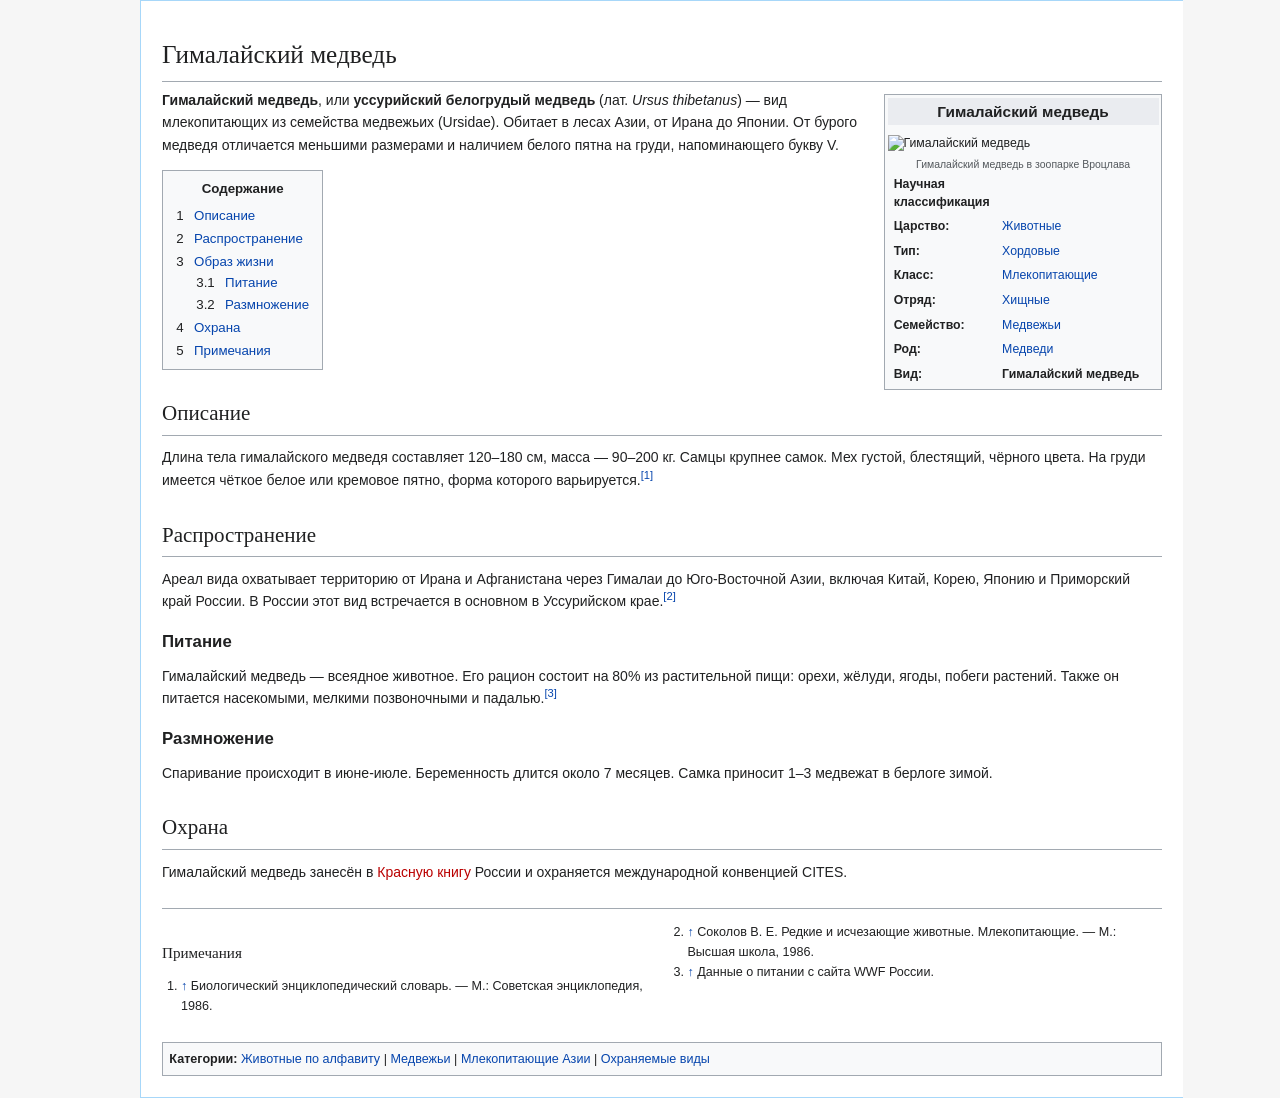
==== index.html @ 8ad79dee "Create index.html" ====
<!DOCTYPE html>
<html lang="ru">
<head>
    <meta charset="UTF-8">
    <meta name="viewport" content="width=device-width, initial-scale=1.0">
    <title>Пример статьи — Википедия</title>
    <style>
        /* Основные стили, имитирующие вектор скина Википедии */
        body {
            font-family: sans-serif;
            font-size: 0.875em;
            line-height: 1.6;
            color: #202122;
            background-color: #f6f6f6;
            margin: 0;
            padding: 0;
        }

        #content {
            background-color: #fff;
            border: 1px solid #a7d7f9;
            border-right: none;
            padding: 1.25em 1.5em 1.5em 1.5em;
            margin-left: 10em; /* Отступ для левого меню (условно) */
            margin-top: 0;
            max-width: 1000px;
            position: relative;
        }

        /* Заголовки */
        h1.firstHeading {
            font-family: 'Linux Libertine', 'Georgia', 'Times', serif;
            font-size: 1.8em;
            border-bottom: 1px solid #a2a9b1;
            margin-bottom: 0.25em;
            padding-bottom: 0.2em;
            font-weight: normal;
        }

        h2 {
            font-family: 'Linux Libertine', 'Georgia', 'Times', serif;
            font-size: 1.5em;
            border-bottom: 1px solid #a2a9b1;
            margin-top: 1.3em;
            margin-bottom: 0.5em;
            font-weight: normal;
            padding-bottom: 0.2em;
        }

        h3 {
            font-size: 1.2em;
            font-weight: bold;
            margin-top: 1em;
            margin-bottom: 0.5em;
        }

        /* Ссылки */
        a {
            color: #0645ad;
            text-decoration: none;
            background: none;
        }
        a:hover { text-decoration: underline; }
        a.new { color: #ba0000; } /* Красные ссылки для несуществующих статей */

        /* Инфобокс (Карточка) */
        .infobox {
            float: right;
            clear: right;
            width: 22em;
            margin: 0.5em 0 1em 1em;
            background-color: #f8f9fa;
            border: 1px solid #a2a9b1;
            font-size: 0.88em;
            line-height: 1.4;
            padding: 0.2em;
        }
        .infobox-title {
            text-align: center;
            font-size: 1.25em;
            font-weight: bold;
            padding: 0.2em;
            background-color: #eaecf0;
            margin-bottom: 0.2em;
        }
        .infobox img {
            display: block;
            margin: 0 auto;
            max-width: 100%;
            height: auto;
            padding: 0.5em 0;
        }
        .infobox table {
            width: 100%;
            border-collapse: collapse;
        }
        .infobox th, .infobox td {
            padding: 0.3em 0.5em;
            vertical-align: top;
            text-align: left;
        }
        .infobox th {
            width: 40%;
            font-weight: bold;
        }
        .infobox caption {
            font-size: 0.9em;
            color: #54595d;
            padding-bottom: 0.5em;
        }

        /* Оглавление */
        #toc {
            display: table;
            background-color: #f8f9fa;
            border: 1px solid #a2a9b1;
            padding: 0.5em 1em;
            font-size: 0.95em;
            margin: 1em 0;
        }
        #toc h2 {
            font-size: 1em;
            font-weight: bold;
            border-bottom: none;
            margin: 0;
            padding: 0;
            display: inline-block;
            font-family: sans-serif;
        }
        .toctitle {
            text-align: center;
            margin-bottom: 0.5em;
        }
        #toc ul {
            list-style: none;
            margin: 0;
            padding: 0;
        }
        #toc ul ul {
            margin-left: 1.5em;
        }
        #toc li {
            margin-bottom: 0.1em;
        }
        .tocnumber {
            color: #202122;
            padding-right: 0.5em;
        }

        /* Текст и параграфы */
        p {
            margin: 0.5em 0 1em 0;
        }
        
        /* Сноски */
        .reference {
            font-size: 0.8em;
            vertical-align: super;
            line-height: 1;
        }
        .references {
            font-size: 0.9em;
            column-count: 2; /* Две колонки для сносок */
            margin-top: 2em;
            border-top: 1px solid #a2a9b1;
            padding-top: 1em;
        }
        .references ol {
            margin: 0;
            padding-left: 1.5em;
        }

        /* Категории внизу */
        .catlinks {
            border: 1px solid #a2a9b1;
            background-color: #f8f9fa;
            padding: 0.5em;
            margin-top: 2em;
            font-size: 0.9em;
        }

        /* Убираем обтекание для мобильных */
        @media (max-width: 720px) {
            .infobox {
                float: none;
                width: 100%;
                margin: 1em 0;
            }
            #content {
                margin-left: 0;
                padding: 1em;
            }
        }
    </style>
</head>
<body>

<div id="content">
    
    <!-- Заголовок статьи -->
    <h1 class="firstHeading">Гималайский медведь</h1>
    
    <!-- Инфобокс -->
    <div class="infobox">
        <div class="infobox-title">Гималайский медведь</div>
        <img src="https://upload.wikimedia.org/wikipedia/commons/thumb/6/6e/Ursus_thibetanus_3_%28Wroclaw_zoo%29.jpg/220px-Ursus_thibetanus_3_%28Wroclaw_zoo%29.jpg" alt="Гималайский медведь">
        <div style="text-align: center; font-size: 0.85em; color: #54595d;">Гималайский медведь в зоопарке Вроцлава</div>
        
        <table>
            <tr>
                <th>Научная классификация</th>
                <td></td>
            </tr>
            <tr>
                <th>Царство:</th>
                <td><a href="#">Животные</a></td>
            </tr>
            <tr>
                <th>Тип:</th>
                <td><a href="#">Хордовые</a></td>
            </tr>
            <tr>
                <th>Класс:</th>
                <td><a href="#">Млекопитающие</a></td>
            </tr>
            <tr>
                <th>Отряд:</th>
                <td><a href="#">Хищные</a></td>
            </tr>
            <tr>
                <th>Семейство:</th>
                <td><a href="#">Медвежьи</a></td>
            </tr>
            <tr>
                <th>Род:</th>
                <td><a href="#">Медведи</a></td>
            </tr>
            <tr>
                <th>Вид:</th>
                <td><b>Гималайский медведь</b></td>
            </tr>
        </table>
    </div>

    <!-- Преамбула -->
    <p><b>Гималайский медведь</b>, или <b>уссурийский белогрудый медведь</b> (лат. <i>Ursus thibetanus</i>) — вид млекопитающих из семейства медвежьих (Ursidae). Обитает в лесах Азии, от Ирана до Японии. От бурого медведя отличается меньшими размерами и наличием белого пятна на груди, напоминающего букву V.</p>

    <!-- Оглавление -->
    <div id="toc">
        <div class="toctitle">
            <h2>Содержание</h2>
        </div>
        <ul>
            <li><span class="tocnumber">1</span> <a href="#Описание">Описание</a></li>
            <li><span class="tocnumber">2</span> <a href="#Распространение">Распространение</a></li>
            <li><span class="tocnumber">3</span> <a href="#Образ_жизни">Образ жизни</a>
                <ul>
                    <li><span class="tocnumber">3.1</span> <a href="#Питание">Питание</a></li>
                    <li><span class="tocnumber">3.2</span> <a href="#Размножение">Размножение</a></li>
                </ul>
            </li>
            <li><span class="tocnumber">4</span> <a href="#Охрана">Охрана</a></li>
            <li><span class="tocnumber">5</span> <a href="#Примечания">Примечания</a></li>
        </ul>
    </div>

    <!-- Разделы статьи -->
    <h2>Описание</h2>
    <p>Длина тела гималайского медведя составляет 120–180 см, масса — 90–200 кг. Самцы крупнее самок. Мех густой, блестящий, чёрного цвета. На груди имеется чёткое белое или кремовое пятно, форма которого варьируется.<sup id="cite_ref-1" class="reference"><a href="#cite_note-1">[1]</a></sup></p>

    <h2>Распространение</h2>
    <p>Ареал вида охватывает территорию от Ирана и Афганистана через Гималаи до Юго-Восточной Азии, включая Китай, Корею, Японию и Приморский край России. В России этот вид встречается в основном в Уссурийском крае.<sup id="cite_ref-2" class="reference"><a href="#cite_note-2">[2]</a></sup></p>

    <h3>Питание</h3>
    <p>Гималайский медведь — всеядное животное. Его рацион состоит на 80% из растительной пищи: орехи, жёлуди, ягоды, побеги растений. Также он питается насекомыми, мелкими позвоночными и падалью.<sup id="cite_ref-3" class="reference"><a href="#cite_note-3">[3]</a></sup></p>

    <h3>Размножение</h3>
    <p>Спаривание происходит в июне-июле. Беременность длится около 7 месяцев. Самка приносит 1–3 медвежат в берлоге зимой.</p>

    <h2>Охрана</h2>
    <p>Гималайский медведь занесён в <a href="#" class="new">Красную книгу</a> России и охраняется международной конвенцией CITES.</p>

    <!-- Примечания -->
    <div class="references">
        <h2 id="Примечания" style="font-size: 1.2em; border: none;">Примечания</h2>
        <ol>
            <li id="cite_note-1"><a href="#cite_ref-1">↑</a> Биологический энциклопедический словарь. — М.: Советская энциклопедия, 1986.</li>
            <li id="cite_note-2"><a href="#cite_ref-2">↑</a> Соколов В. Е. Редкие и исчезающие животные. Млекопитающие. — М.: Высшая школа, 1986.</li>
            <li id="cite_note-3"><a href="#cite_ref-3">↑</a> Данные о питании с сайта WWF России.</li>
        </ol>
    </div>

    <!-- Категории -->
    <div class="catlinks">
        <b>Категории:</b> 
        <a href="#">Животные по алфавиту</a> | 
        <a href="#">Медвежьи</a> | 
        <a href="#">Млекопитающие Азии</a> | 
        <a href="#">Охраняемые виды</a>
    </div>

</div>

</body>
</html>
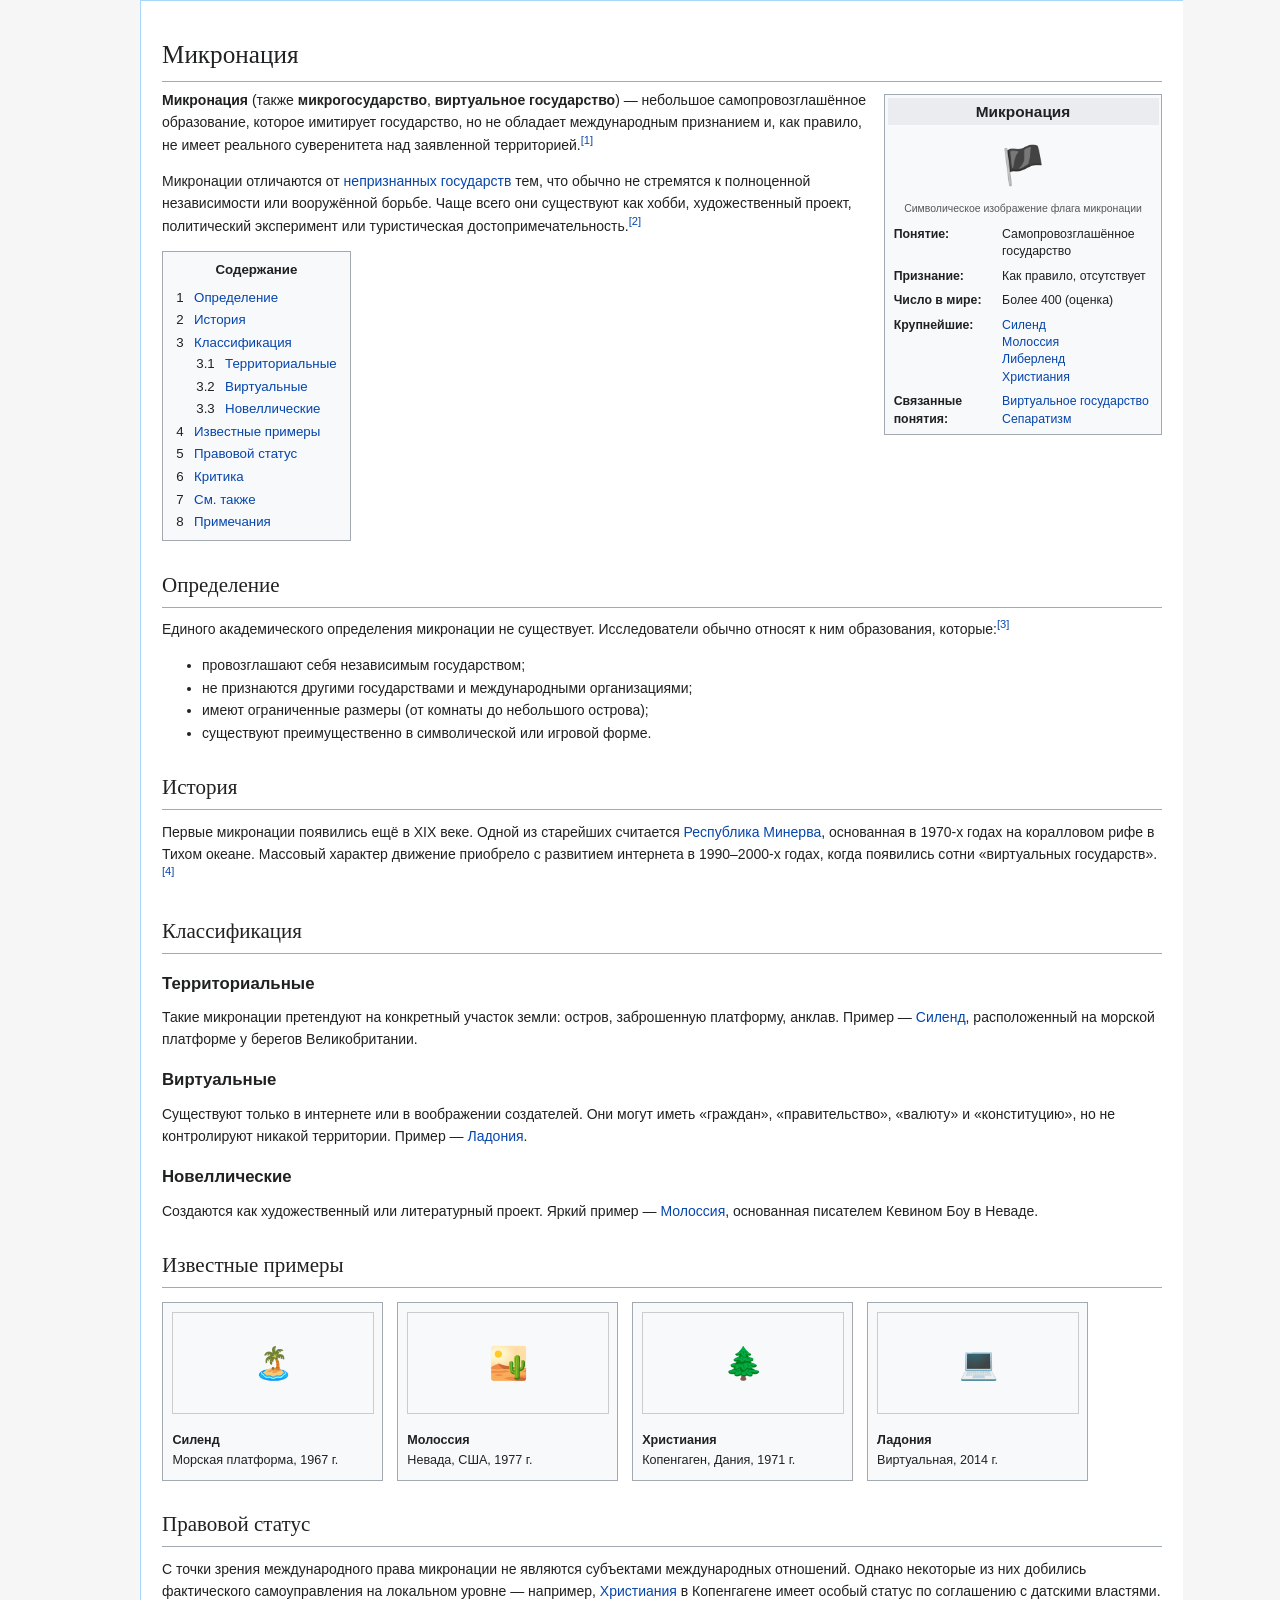
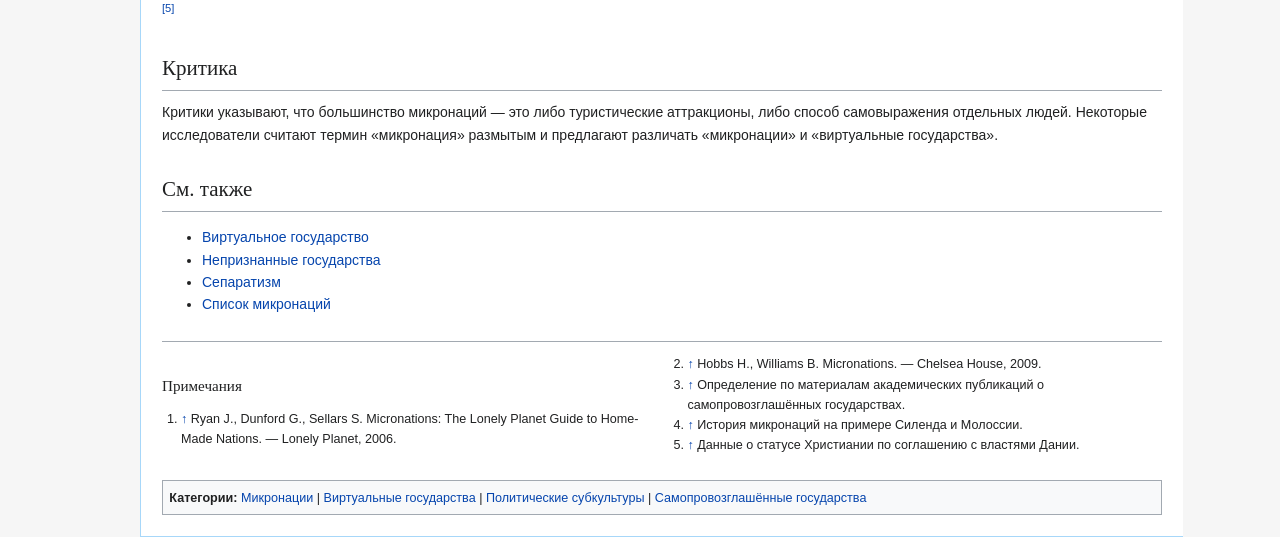
==== commit fd292a13: "Update index.html" ====
--- a/index.html
+++ b/index.html
@@ -3,7 +3,7 @@
 <head>
     <meta charset="UTF-8">
     <meta name="viewport" content="width=device-width, initial-scale=1.0">
-    <title>Пример статьи — Википедия</title>
+    <title>Микронация — Википедия</title>
     <style>
         /* Основные стили, имитирующие вектор скина Википедии */
         body {
@@ -21,7 +21,7 @@
             border: 1px solid #a7d7f9;
             border-right: none;
             padding: 1.25em 1.5em 1.5em 1.5em;
-            margin-left: 10em; /* Отступ для левого меню (условно) */
+            margin-left: 10em;
             margin-top: 0;
             max-width: 1000px;
             position: relative;
@@ -61,9 +61,9 @@
             background: none;
         }
         a:hover { text-decoration: underline; }
-        a.new { color: #ba0000; } /* Красные ссылки для несуществующих статей */
-
-        /* Инфобокс (Карточка) */
+        a.new { color: #ba0000; }
+
+        /* Инфобокс */
         .infobox {
             float: right;
             clear: right;
@@ -147,11 +147,10 @@
             padding-right: 0.5em;
         }
 
-        /* Текст и параграфы */
         p {
             margin: 0.5em 0 1em 0;
         }
-        
+
         /* Сноски */
         .reference {
             font-size: 0.8em;
@@ -160,7 +159,7 @@
         }
         .references {
             font-size: 0.9em;
-            column-count: 2; /* Две колонки для сносок */
+            column-count: 2;
             margin-top: 2em;
             border-top: 1px solid #a2a9b1;
             padding-top: 1em;
@@ -170,7 +169,7 @@
             padding-left: 1.5em;
         }
 
-        /* Категории внизу */
+        /* Категории */
         .catlinks {
             border: 1px solid #a2a9b1;
             background-color: #f8f9fa;
@@ -179,7 +178,31 @@
             font-size: 0.9em;
         }
 
-        /* Убираем обтекание для мобильных */
+        /* Список флагов-примеров */
+        .micronation-list {
+            display: flex;
+            flex-wrap: wrap;
+            gap: 1em;
+            margin: 1em 0;
+        }
+        .micronation-card {
+            border: 1px solid #a2a9b1;
+            background: #f8f9fa;
+            padding: 0.75em;
+            width: 200px;
+            font-size: 0.9em;
+        }
+        .micronation-card .flag {
+            width: 100%;
+            height: 100px;
+            display: flex;
+            align-items: center;
+            justify-content: center;
+            font-size: 2.5em;
+            margin-bottom: 0.5em;
+            border: 1px solid #ccc;
+        }
+
         @media (max-width: 720px) {
             .infobox {
                 float: none;
@@ -196,54 +219,52 @@
 <body>
 
 <div id="content">
-    
-    <!-- Заголовок статьи -->
-    <h1 class="firstHeading">Гималайский медведь</h1>
-    
+
+    <h1 class="firstHeading">Микронация</h1>
+
     <!-- Инфобокс -->
     <div class="infobox">
-        <div class="infobox-title">Гималайский медведь</div>
-        <img src="https://upload.wikimedia.org/wikipedia/commons/thumb/6/6e/Ursus_thibetanus_3_%28Wroclaw_zoo%29.jpg/220px-Ursus_thibetanus_3_%28Wroclaw_zoo%29.jpg" alt="Гималайский медведь">
-        <div style="text-align: center; font-size: 0.85em; color: #54595d;">Гималайский медведь в зоопарке Вроцлава</div>
-        
+        <div class="infobox-title">Микронация</div>
+        <div style="text-align: center; font-size: 3em; padding: 0.3em 0;">🏴</div>
+        <div style="text-align: center; font-size: 0.85em; color: #54595d; padding: 0 0.5em 0.5em;">
+            Символическое изображение флага микронации
+        </div>
         <table>
             <tr>
-                <th>Научная классификация</th>
-                <td></td>
-            </tr>
-            <tr>
-                <th>Царство:</th>
-                <td><a href="#">Животные</a></td>
-            </tr>
-            <tr>
-                <th>Тип:</th>
-                <td><a href="#">Хордовые</a></td>
-            </tr>
-            <tr>
-                <th>Класс:</th>
-                <td><a href="#">Млекопитающие</a></td>
-            </tr>
-            <tr>
-                <th>Отряд:</th>
-                <td><a href="#">Хищные</a></td>
-            </tr>
-            <tr>
-                <th>Семейство:</th>
-                <td><a href="#">Медвежьи</a></td>
-            </tr>
-            <tr>
-                <th>Род:</th>
-                <td><a href="#">Медведи</a></td>
-            </tr>
-            <tr>
-                <th>Вид:</th>
-                <td><b>Гималайский медведь</b></td>
+                <th>Понятие:</th>
+                <td>Самопровозглашённое государство</td>
+            </tr>
+            <tr>
+                <th>Признание:</th>
+                <td>Как правило, отсутствует</td>
+            </tr>
+            <tr>
+                <th>Число в мире:</th>
+                <td>Более 400 (оценка)</td>
+            </tr>
+            <tr>
+                <th>Крупнейшие:</th>
+                <td>
+                    <a href="#">Силенд</a><br>
+                    <a href="#">Молоссия</a><br>
+                    <a href="#">Либерленд</a><br>
+                    <a href="#">Христиания</a>
+                </td>
+            </tr>
+            <tr>
+                <th>Связанные понятия:</th>
+                <td>
+                    <a href="#">Виртуальное государство</a><br>
+                    <a href="#">Сепаратизм</a>
+                </td>
             </tr>
         </table>
     </div>
 
     <!-- Преамбула -->
-    <p><b>Гималайский медведь</b>, или <b>уссурийский белогрудый медведь</b> (лат. <i>Ursus thibetanus</i>) — вид млекопитающих из семейства медвежьих (Ursidae). Обитает в лесах Азии, от Ирана до Японии. От бурого медведя отличается меньшими размерами и наличием белого пятна на груди, напоминающего букву V.</p>
+    <p><b>Микронация</b> (также <b>микрогосударство</b>, <b>виртуальное государство</b>) — небольшое самопровозглашённое образование, которое имитирует государство, но не обладает международным признанием и, как правило, не имеет реального суверенитета над заявленной территорией.<sup id="cite_ref-1" class="reference"><a href="#cite_note-1">[1]</a></sup></p>
+
+    <p>Микронации отличаются от <a href="#">непризнанных государств</a> тем, что обычно не стремятся к полноценной независимости или вооружённой борьбе. Чаще всего они существуют как хобби, художественный проект, политический эксперимент или туристическая достопримечательность.<sup id="cite_ref-2" class="reference"><a href="#cite_note-2">[2]</a></sup></p>
 
     <!-- Оглавление -->
     <div id="toc">
@@ -251,52 +272,105 @@
             <h2>Содержание</h2>
         </div>
         <ul>
-            <li><span class="tocnumber">1</span> <a href="#Описание">Описание</a></li>
-            <li><span class="tocnumber">2</span> <a href="#Распространение">Распространение</a></li>
-            <li><span class="tocnumber">3</span> <a href="#Образ_жизни">Образ жизни</a>
+            <li><span class="tocnumber">1</span> <a href="#Определение">Определение</a></li>
+            <li><span class="tocnumber">2</span> <a href="#История">История</a></li>
+            <li><span class="tocnumber">3</span> <a href="#Классификация">Классификация</a>
                 <ul>
-                    <li><span class="tocnumber">3.1</span> <a href="#Питание">Питание</a></li>
-                    <li><span class="tocnumber">3.2</span> <a href="#Размножение">Размножение</a></li>
+                    <li><span class="tocnumber">3.1</span> <a href="#Территориальные">Территориальные</a></li>
+                    <li><span class="tocnumber">3.2</span> <a href="#Виртуальные">Виртуальные</a></li>
+                    <li><span class="tocnumber">3.3</span> <a href="#Новеллические">Новеллические</a></li>
                 </ul>
             </li>
-            <li><span class="tocnumber">4</span> <a href="#Охрана">Охрана</a></li>
-            <li><span class="tocnumber">5</span> <a href="#Примечания">Примечания</a></li>
+            <li><span class="tocnumber">4</span> <a href="#Известные_примеры">Известные примеры</a></li>
+            <li><span class="tocnumber">5</span> <a href="#Правовой_статус">Правовой статус</a></li>
+            <li><span class="tocnumber">6</span> <a href="#Критика">Критика</a></li>
+            <li><span class="tocnumber">7</span> <a href="#См._также">См. также</a></li>
+            <li><span class="tocnumber">8</span> <a href="#Примечания">Примечания</a></li>
         </ul>
     </div>
 
-    <!-- Разделы статьи -->
-    <h2>Описание</h2>
-    <p>Длина тела гималайского медведя составляет 120–180 см, масса — 90–200 кг. Самцы крупнее самок. Мех густой, блестящий, чёрного цвета. На груди имеется чёткое белое или кремовое пятно, форма которого варьируется.<sup id="cite_ref-1" class="reference"><a href="#cite_note-1">[1]</a></sup></p>
-
-    <h2>Распространение</h2>
-    <p>Ареал вида охватывает территорию от Ирана и Афганистана через Гималаи до Юго-Восточной Азии, включая Китай, Корею, Японию и Приморский край России. В России этот вид встречается в основном в Уссурийском крае.<sup id="cite_ref-2" class="reference"><a href="#cite_note-2">[2]</a></sup></p>
-
-    <h3>Питание</h3>
-    <p>Гималайский медведь — всеядное животное. Его рацион состоит на 80% из растительной пищи: орехи, жёлуди, ягоды, побеги растений. Также он питается насекомыми, мелкими позвоночными и падалью.<sup id="cite_ref-3" class="reference"><a href="#cite_note-3">[3]</a></sup></p>
-
-    <h3>Размножение</h3>
-    <p>Спаривание происходит в июне-июле. Беременность длится около 7 месяцев. Самка приносит 1–3 медвежат в берлоге зимой.</p>
-
-    <h2>Охрана</h2>
-    <p>Гималайский медведь занесён в <a href="#" class="new">Красную книгу</a> России и охраняется международной конвенцией CITES.</p>
+    <!-- Разделы -->
+    <h2>Определение</h2>
+    <p>Единого академического определения микронации не существует. Исследователи обычно относят к ним образования, которые:<sup id="cite_ref-3" class="reference"><a href="#cite_note-3">[3]</a></sup></p>
+    <ul>
+        <li>провозглашают себя независимым государством;</li>
+        <li>не признаются другими государствами и международными организациями;</li>
+        <li>имеют ограниченные размеры (от комнаты до небольшого острова);</li>
+        <li>существуют преимущественно в символической или игровой форме.</li>
+    </ul>
+
+    <h2>История</h2>
+    <p>Первые микронации появились ещё в XIX веке. Одной из старейших считается <a href="#">Республика Минерва</a>, основанная в 1970-х годах на коралловом рифе в Тихом океане. Массовый характер движение приобрело с развитием интернета в 1990–2000-х годах, когда появились сотни «виртуальных государств».<sup id="cite_ref-4" class="reference"><a href="#cite_note-4">[4]</a></sup></p>
+
+    <h2>Классификация</h2>
+
+    <h3>Территориальные</h3>
+    <p>Такие микронации претендуют на конкретный участок земли: остров, заброшенную платформу, анклав. Пример — <a href="#">Силенд</a>, расположенный на морской платформе у берегов Великобритании.</p>
+
+    <h3>Виртуальные</h3>
+    <p>Существуют только в интернете или в воображении создателей. Они могут иметь «граждан», «правительство», «валюту» и «конституцию», но не контролируют никакой территории. Пример — <a href="#">Ладония</a>.</p>
+
+    <h3>Новеллические</h3>
+    <p>Создаются как художественный или литературный проект. Яркий пример — <a href="#">Молоссия</a>, основанная писателем Кевином Боу в Неваде.</p>
+
+    <!-- Карточки примеров -->
+    <h2>Известные примеры</h2>
+    <div class="micronation-list">
+        <div class="micronation-card">
+            <div class="flag">🏝️</div>
+            <b>Силенд</b><br>
+            Морская платформа, 1967 г.
+        </div>
+        <div class="micronation-card">
+            <div class="flag">🏜️</div>
+            <b>Молоссия</b><br>
+            Невада, США, 1977 г.
+        </div>
+        <div class="micronation-card">
+            <div class="flag">🌲</div>
+            <b>Христиания</b><br>
+            Копенгаген, Дания, 1971 г.
+        </div>
+        <div class="micronation-card">
+            <div class="flag">💻</div>
+            <b>Ладония</b><br>
+            Виртуальная, 2014 г.
+        </div>
+    </div>
+
+    <h2>Правовой статус</h2>
+    <p>С точки зрения международного права микронации не являются субъектами международных отношений. Однако некоторые из них добились фактического самоуправления на локальном уровне — например, <a href="#">Христиания</a> в Копенгагене имеет особый статус по соглашению с датскими властями.<sup id="cite_ref-5" class="reference"><a href="#cite_note-5">[5]</a></sup></p>
+
+    <h2>Критика</h2>
+    <p>Критики указывают, что большинство микронаций — это либо туристические аттракционы, либо способ самовыражения отдельных людей. Некоторые исследователи считают термин «микронация» размытым и предлагают различать «микронации» и «виртуальные государства».</p>
+
+    <h2>См. также</h2>
+    <ul>
+        <li><a href="#">Виртуальное государство</a></li>
+        <li><a href="#">Непризнанные государства</a></li>
+        <li><a href="#">Сепаратизм</a></li>
+        <li><a href="#">Список микронаций</a></li>
+    </ul>
 
     <!-- Примечания -->
     <div class="references">
         <h2 id="Примечания" style="font-size: 1.2em; border: none;">Примечания</h2>
         <ol>
-            <li id="cite_note-1"><a href="#cite_ref-1">↑</a> Биологический энциклопедический словарь. — М.: Советская энциклопедия, 1986.</li>
-            <li id="cite_note-2"><a href="#cite_ref-2">↑</a> Соколов В. Е. Редкие и исчезающие животные. Млекопитающие. — М.: Высшая школа, 1986.</li>
-            <li id="cite_note-3"><a href="#cite_ref-3">↑</a> Данные о питании с сайта WWF России.</li>
+            <li id="cite_note-1"><a href="#cite_ref-1">↑</a> Ryan J., Dunford G., Sellars S. Micronations: The Lonely Planet Guide to Home-Made Nations. — Lonely Planet, 2006.</li>
+            <li id="cite_note-2"><a href="#cite_ref-2">↑</a> Hobbs H., Williams B. Micronations. — Chelsea House, 2009.</li>
+            <li id="cite_note-3"><a href="#cite_ref-3">↑</a> Определение по материалам академических публикаций о самопровозглашённых государствах.</li>
+            <li id="cite_note-4"><a href="#cite_ref-4">↑</a> История микронаций на примере Силенда и Молоссии.</li>
+            <li id="cite_note-5"><a href="#cite_ref-5">↑</a> Данные о статусе Христиании по соглашению с властями Дании.</li>
         </ol>
     </div>
 
     <!-- Категории -->
     <div class="catlinks">
-        <b>Категории:</b> 
-        <a href="#">Животные по алфавиту</a> | 
-        <a href="#">Медвежьи</a> | 
-        <a href="#">Млекопитающие Азии</a> | 
-        <a href="#">Охраняемые виды</a>
+        <b>Категории:</b>
+        <a href="#">Микронации</a> |
+        <a href="#">Виртуальные государства</a> |
+        <a href="#">Политические субкультуры</a> |
+        <a href="#">Самопровозглашённые государства</a>
     </div>
 
 </div>
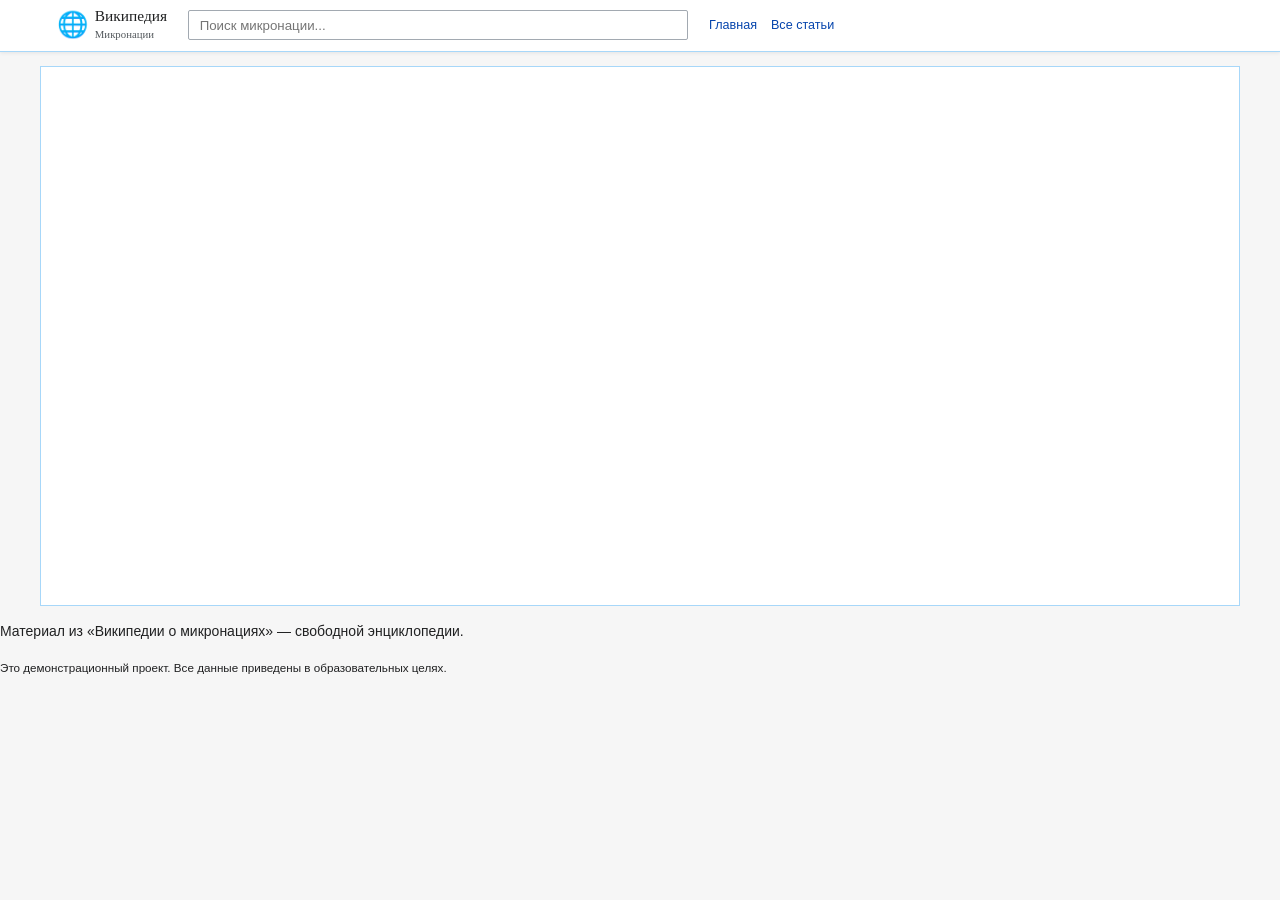
==== commit 6a64ef8c: "Update index.html" ====
--- a/index.html
+++ b/index.html
@@ -3,377 +3,42 @@
 <head>
     <meta charset="UTF-8">
     <meta name="viewport" content="width=device-width, initial-scale=1.0">
-    <title>Микронация — Википедия</title>
-    <style>
-        /* Основные стили, имитирующие вектор скина Википедии */
-        body {
-            font-family: sans-serif;
-            font-size: 0.875em;
-            line-height: 1.6;
-            color: #202122;
-            background-color: #f6f6f6;
-            margin: 0;
-            padding: 0;
-        }
-
-        #content {
-            background-color: #fff;
-            border: 1px solid #a7d7f9;
-            border-right: none;
-            padding: 1.25em 1.5em 1.5em 1.5em;
-            margin-left: 10em;
-            margin-top: 0;
-            max-width: 1000px;
-            position: relative;
-        }
-
-        /* Заголовки */
-        h1.firstHeading {
-            font-family: 'Linux Libertine', 'Georgia', 'Times', serif;
-            font-size: 1.8em;
-            border-bottom: 1px solid #a2a9b1;
-            margin-bottom: 0.25em;
-            padding-bottom: 0.2em;
-            font-weight: normal;
-        }
-
-        h2 {
-            font-family: 'Linux Libertine', 'Georgia', 'Times', serif;
-            font-size: 1.5em;
-            border-bottom: 1px solid #a2a9b1;
-            margin-top: 1.3em;
-            margin-bottom: 0.5em;
-            font-weight: normal;
-            padding-bottom: 0.2em;
-        }
-
-        h3 {
-            font-size: 1.2em;
-            font-weight: bold;
-            margin-top: 1em;
-            margin-bottom: 0.5em;
-        }
-
-        /* Ссылки */
-        a {
-            color: #0645ad;
-            text-decoration: none;
-            background: none;
-        }
-        a:hover { text-decoration: underline; }
-        a.new { color: #ba0000; }
-
-        /* Инфобокс */
-        .infobox {
-            float: right;
-            clear: right;
-            width: 22em;
-            margin: 0.5em 0 1em 1em;
-            background-color: #f8f9fa;
-            border: 1px solid #a2a9b1;
-            font-size: 0.88em;
-            line-height: 1.4;
-            padding: 0.2em;
-        }
-        .infobox-title {
-            text-align: center;
-            font-size: 1.25em;
-            font-weight: bold;
-            padding: 0.2em;
-            background-color: #eaecf0;
-            margin-bottom: 0.2em;
-        }
-        .infobox img {
-            display: block;
-            margin: 0 auto;
-            max-width: 100%;
-            height: auto;
-            padding: 0.5em 0;
-        }
-        .infobox table {
-            width: 100%;
-            border-collapse: collapse;
-        }
-        .infobox th, .infobox td {
-            padding: 0.3em 0.5em;
-            vertical-align: top;
-            text-align: left;
-        }
-        .infobox th {
-            width: 40%;
-            font-weight: bold;
-        }
-        .infobox caption {
-            font-size: 0.9em;
-            color: #54595d;
-            padding-bottom: 0.5em;
-        }
-
-        /* Оглавление */
-        #toc {
-            display: table;
-            background-color: #f8f9fa;
-            border: 1px solid #a2a9b1;
-            padding: 0.5em 1em;
-            font-size: 0.95em;
-            margin: 1em 0;
-        }
-        #toc h2 {
-            font-size: 1em;
-            font-weight: bold;
-            border-bottom: none;
-            margin: 0;
-            padding: 0;
-            display: inline-block;
-            font-family: sans-serif;
-        }
-        .toctitle {
-            text-align: center;
-            margin-bottom: 0.5em;
-        }
-        #toc ul {
-            list-style: none;
-            margin: 0;
-            padding: 0;
-        }
-        #toc ul ul {
-            margin-left: 1.5em;
-        }
-        #toc li {
-            margin-bottom: 0.1em;
-        }
-        .tocnumber {
-            color: #202122;
-            padding-right: 0.5em;
-        }
-
-        p {
-            margin: 0.5em 0 1em 0;
-        }
-
-        /* Сноски */
-        .reference {
-            font-size: 0.8em;
-            vertical-align: super;
-            line-height: 1;
-        }
-        .references {
-            font-size: 0.9em;
-            column-count: 2;
-            margin-top: 2em;
-            border-top: 1px solid #a2a9b1;
-            padding-top: 1em;
-        }
-        .references ol {
-            margin: 0;
-            padding-left: 1.5em;
-        }
-
-        /* Категории */
-        .catlinks {
-            border: 1px solid #a2a9b1;
-            background-color: #f8f9fa;
-            padding: 0.5em;
-            margin-top: 2em;
-            font-size: 0.9em;
-        }
-
-        /* Список флагов-примеров */
-        .micronation-list {
-            display: flex;
-            flex-wrap: wrap;
-            gap: 1em;
-            margin: 1em 0;
-        }
-        .micronation-card {
-            border: 1px solid #a2a9b1;
-            background: #f8f9fa;
-            padding: 0.75em;
-            width: 200px;
-            font-size: 0.9em;
-        }
-        .micronation-card .flag {
-            width: 100%;
-            height: 100px;
-            display: flex;
-            align-items: center;
-            justify-content: center;
-            font-size: 2.5em;
-            margin-bottom: 0.5em;
-            border: 1px solid #ccc;
-        }
-
-        @media (max-width: 720px) {
-            .infobox {
-                float: none;
-                width: 100%;
-                margin: 1em 0;
-            }
-            #content {
-                margin-left: 0;
-                padding: 1em;
-            }
-        }
-    </style>
+    <title>Википедия — Микронации</title>
+    <link rel="stylesheet" href="style.css">
 </head>
 <body>
 
-<div id="content">
-
-    <h1 class="firstHeading">Микронация</h1>
-
-    <!-- Инфобокс -->
-    <div class="infobox">
-        <div class="infobox-title">Микронация</div>
-        <div style="text-align: center; font-size: 3em; padding: 0.3em 0;">🏴</div>
-        <div style="text-align: center; font-size: 0.85em; color: #54595d; padding: 0 0.5em 0.5em;">
-            Символическое изображение флага микронации
+<!-- Шапка -->
+<header id="wiki-header">
+    <div class="header-inner">
+        <a href="#/" class="logo" onclick="navigateHome()">
+            <span class="logo-globe">🌐</span>
+            <span class="logo-text">Википедия<br><small>Микронации</small></span>
+        </a>
+        <div class="search-box">
+            <input type="text" id="searchInput" placeholder="Поиск микронации..." autocomplete="off">
+            <div id="searchResults" class="search-results"></div>
         </div>
-        <table>
-            <tr>
-                <th>Понятие:</th>
-                <td>Самопровозглашённое государство</td>
-            </tr>
-            <tr>
-                <th>Признание:</th>
-                <td>Как правило, отсутствует</td>
-            </tr>
-            <tr>
-                <th>Число в мире:</th>
-                <td>Более 400 (оценка)</td>
-            </tr>
-            <tr>
-                <th>Крупнейшие:</th>
-                <td>
-                    <a href="#">Силенд</a><br>
-                    <a href="#">Молоссия</a><br>
-                    <a href="#">Либерленд</a><br>
-                    <a href="#">Христиания</a>
-                </td>
-            </tr>
-            <tr>
-                <th>Связанные понятия:</th>
-                <td>
-                    <a href="#">Виртуальное государство</a><br>
-                    <a href="#">Сепаратизм</a>
-                </td>
-            </tr>
-        </table>
-    </div>
-
-    <!-- Преамбула -->
-    <p><b>Микронация</b> (также <b>микрогосударство</b>, <b>виртуальное государство</b>) — небольшое самопровозглашённое образование, которое имитирует государство, но не обладает международным признанием и, как правило, не имеет реального суверенитета над заявленной территорией.<sup id="cite_ref-1" class="reference"><a href="#cite_note-1">[1]</a></sup></p>
-
-    <p>Микронации отличаются от <a href="#">непризнанных государств</a> тем, что обычно не стремятся к полноценной независимости или вооружённой борьбе. Чаще всего они существуют как хобби, художественный проект, политический эксперимент или туристическая достопримечательность.<sup id="cite_ref-2" class="reference"><a href="#cite_note-2">[2]</a></sup></p>
-
-    <!-- Оглавление -->
-    <div id="toc">
-        <div class="toctitle">
-            <h2>Содержание</h2>
-        </div>
-        <ul>
-            <li><span class="tocnumber">1</span> <a href="#Определение">Определение</a></li>
-            <li><span class="tocnumber">2</span> <a href="#История">История</a></li>
-            <li><span class="tocnumber">3</span> <a href="#Классификация">Классификация</a>
-                <ul>
-                    <li><span class="tocnumber">3.1</span> <a href="#Территориальные">Территориальные</a></li>
-                    <li><span class="tocnumber">3.2</span> <a href="#Виртуальные">Виртуальные</a></li>
-                    <li><span class="tocnumber">3.3</span> <a href="#Новеллические">Новеллические</a></li>
-                </ul>
-            </li>
-            <li><span class="tocnumber">4</span> <a href="#Известные_примеры">Известные примеры</a></li>
-            <li><span class="tocnumber">5</span> <a href="#Правовой_статус">Правовой статус</a></li>
-            <li><span class="tocnumber">6</span> <a href="#Критика">Критика</a></li>
-            <li><span class="tocnumber">7</span> <a href="#См._также">См. также</a></li>
-            <li><span class="tocnumber">8</span> <a href="#Примечания">Примечания</a></li>
-        </ul>
-    </div>
-
-    <!-- Разделы -->
-    <h2>Определение</h2>
-    <p>Единого академического определения микронации не существует. Исследователи обычно относят к ним образования, которые:<sup id="cite_ref-3" class="reference"><a href="#cite_note-3">[3]</a></sup></p>
-    <ul>
-        <li>провозглашают себя независимым государством;</li>
-        <li>не признаются другими государствами и международными организациями;</li>
-        <li>имеют ограниченные размеры (от комнаты до небольшого острова);</li>
-        <li>существуют преимущественно в символической или игровой форме.</li>
-    </ul>
-
-    <h2>История</h2>
-    <p>Первые микронации появились ещё в XIX веке. Одной из старейших считается <a href="#">Республика Минерва</a>, основанная в 1970-х годах на коралловом рифе в Тихом океане. Массовый характер движение приобрело с развитием интернета в 1990–2000-х годах, когда появились сотни «виртуальных государств».<sup id="cite_ref-4" class="reference"><a href="#cite_note-4">[4]</a></sup></p>
-
-    <h2>Классификация</h2>
-
-    <h3>Территориальные</h3>
-    <p>Такие микронации претендуют на конкретный участок земли: остров, заброшенную платформу, анклав. Пример — <a href="#">Силенд</a>, расположенный на морской платформе у берегов Великобритании.</p>
-
-    <h3>Виртуальные</h3>
-    <p>Существуют только в интернете или в воображении создателей. Они могут иметь «граждан», «правительство», «валюту» и «конституцию», но не контролируют никакой территории. Пример — <a href="#">Ладония</a>.</p>
-
-    <h3>Новеллические</h3>
-    <p>Создаются как художественный или литературный проект. Яркий пример — <a href="#">Молоссия</a>, основанная писателем Кевином Боу в Неваде.</p>
-
-    <!-- Карточки примеров -->
-    <h2>Известные примеры</h2>
-    <div class="micronation-list">
-        <div class="micronation-card">
-            <div class="flag">🏝️</div>
-            <b>Силенд</b><br>
-            Морская платформа, 1967 г.
-        </div>
-        <div class="micronation-card">
-            <div class="flag">🏜️</div>
-            <b>Молоссия</b><br>
-            Невада, США, 1977 г.
-        </div>
-        <div class="micronation-card">
-            <div class="flag">🌲</div>
-            <b>Христиания</b><br>
-            Копенгаген, Дания, 1971 г.
-        </div>
-        <div class="micronation-card">
-            <div class="flag">💻</div>
-            <b>Ладония</b><br>
-            Виртуальная, 2014 г.
+        <div class="header-links">
+            <a href="#/">Главная</a>
+            <a href="#/all">Все статьи</a>
         </div>
     </div>
+</header>
 
-    <h2>Правовой статус</h2>
-    <p>С точки зрения международного права микронации не являются субъектами международных отношений. Однако некоторые из них добились фактического самоуправления на локальном уровне — например, <a href="#">Христиания</a> в Копенгагене имеет особый статус по соглашению с датскими властями.<sup id="cite_ref-5" class="reference"><a href="#cite_note-5">[5]</a></sup></p>
+<!-- Основной контент -->
+<main id="content">
+    <!-- Сюда рендерится статья или главная -->
+</main>
 
-    <h2>Критика</h2>
-    <p>Критики указывают, что большинство микронаций — это либо туристические аттракционы, либо способ самовыражения отдельных людей. Некоторые исследователи считают термин «микронация» размытым и предлагают различать «микронации» и «виртуальные государства».</p>
+<!-- Футер -->
+<footer id="wiki-footer">
+    <p>Материал из «Википедии о микронациях» — свободной энциклопедии.</p>
+    <p><small>Это демонстрационный проект. Все данные приведены в образовательных целях.</small></p>
+</footer>
 
-    <h2>См. также</h2>
-    <ul>
-        <li><a href="#">Виртуальное государство</a></li>
-        <li><a href="#">Непризнанные государства</a></li>
-        <li><a href="#">Сепаратизм</a></li>
-        <li><a href="#">Список микронаций</a></li>
-    </ul>
-
-    <!-- Примечания -->
-    <div class="references">
-        <h2 id="Примечания" style="font-size: 1.2em; border: none;">Примечания</h2>
-        <ol>
-            <li id="cite_note-1"><a href="#cite_ref-1">↑</a> Ryan J., Dunford G., Sellars S. Micronations: The Lonely Planet Guide to Home-Made Nations. — Lonely Planet, 2006.</li>
-            <li id="cite_note-2"><a href="#cite_ref-2">↑</a> Hobbs H., Williams B. Micronations. — Chelsea House, 2009.</li>
-            <li id="cite_note-3"><a href="#cite_ref-3">↑</a> Определение по материалам академических публикаций о самопровозглашённых государствах.</li>
-            <li id="cite_note-4"><a href="#cite_ref-4">↑</a> История микронаций на примере Силенда и Молоссии.</li>
-            <li id="cite_note-5"><a href="#cite_ref-5">↑</a> Данные о статусе Христиании по соглашению с властями Дании.</li>
-        </ol>
-    </div>
-
-    <!-- Категории -->
-    <div class="catlinks">
-        <b>Категории:</b>
-        <a href="#">Микронации</a> |
-        <a href="#">Виртуальные государства</a> |
-        <a href="#">Политические субкультуры</a> |
-        <a href="#">Самопровозглашённые государства</a>
-    </div>
-
-</div>
-
+<!-- Скрипты -->
+<script src="data.js"></script>
+<script src="app.js"></script>
 </body>
 </html>
--- a/style.css
+++ b/style.css
@@ -0,0 +1,296 @@
+/* ===== Базовое ===== */
+* { box-sizing: border-box; }
+
+body {
+    font-family: sans-serif;
+    font-size: 0.875em;
+    line-height: 1.6;
+    color: #202122;
+    background-color: #f6f6f6;
+    margin: 0;
+    padding: 0;
+}
+
+/* ===== Шапка ===== */
+#wiki-header {
+    background: #fff;
+    border-bottom: 1px solid #a7d7f9;
+    position: sticky;
+    top: 0;
+    z-index: 100;
+    box-shadow: 0 1px 4px rgba(0,0,0,0.08);
+}
+
+.header-inner {
+    max-width: 1200px;
+    margin: 0 auto;
+    padding: 0.6em 1.2em;
+    display: flex;
+    align-items: center;
+    gap: 1.5em;
+}
+
+.logo {
+    display: flex;
+    align-items: center;
+    gap: 0.5em;
+    text-decoration: none;
+    color: #202122;
+    font-family: 'Linux Libertine', Georgia, serif;
+    line-height: 1.1;
+}
+.logo-globe { font-size: 1.8em; }
+.logo-text { font-size: 1.1em; }
+.logo-text small { font-size: 0.7em; color: #54595d; }
+
+.search-box {
+    flex: 1;
+    position: relative;
+    max-width: 500px;
+}
+
+#searchInput {
+    width: 100%;
+    padding: 0.5em 0.8em;
+    border: 1px solid #a2a9b1;
+    border-radius: 2px;
+    font-size: 0.95em;
+    outline: none;
+}
+#searchInput:focus { border-color: #3366cc; box-shadow: 0 0 0 2px rgba(51,102,204,0.15); }
+
+.search-results {
+    position: absolute;
+    top: 100%;
+    left: 0;
+    right: 0;
+    background: #fff;
+    border: 1px solid #a2a9b1;
+    border-top: none;
+    max-height: 400px;
+    overflow-y: auto;
+    display: none;
+    z-index: 200;
+    box-shadow: 0 4px 10px rgba(0,0,0,0.1);
+}
+.search-results.active { display: block; }
+
+.search-result-item {
+    padding: 0.6em 0.9em;
+    cursor: pointer;
+    border-bottom: 1px solid #eaecf0;
+    font-size: 0.9em;
+}
+.search-result-item:last-child { border-bottom: none; }
+.search-result-item:hover { background: #eaf3ff; }
+.search-result-item .title { font-weight: bold; color: #0645ad; }
+.search-result-item .snippet { color: #54595d; font-size: 0.85em; }
+.search-result-item .no-results { color: #54595d; font-style: italic; }
+
+.header-links { display: flex; gap: 1em; }
+.header-links a {
+    color: #0645ad;
+    text-decoration: none;
+    font-size: 0.9em;
+}
+.header-links a:hover { text-decoration: underline; }
+
+/* ===== Контент ===== */
+#content {
+    background-color: #fff;
+    border: 1px solid #a7d7f9;
+    max-width: 1200px;
+    margin: 1em auto;
+    padding: 1.25em 1.5em 1.5em 1.5em;
+    min-height: 60vh;
+}
+
+h1.firstHeading {
+    font-family: 'Linux Libertine', Georgia, serif;
+    font-size: 1.8em;
+    border-bottom: 1px solid #a2a9b1;
+    margin-bottom: 0.25em;
+    padding-bottom: 0.2em;
+    font-weight: normal;
+}
+
+h2 {
+    font-family: 'Linux Libertine', Georgia, serif;
+    font-size: 1.5em;
+    border-bottom: 1px solid #a2a9b1;
+    margin-top: 1.3em;
+    margin-bottom: 0.5em;
+    font-weight: normal;
+    padding-bottom: 0.2em;
+}
+
+h3 {
+    font-size: 1.2em;
+    font-weight: bold;
+    margin-top: 1em;
+    margin-bottom: 0.5em;
+}
+
+a { color: #0645ad; text-decoration: none; }
+a:hover { text-decoration: underline; }
+a.new { color: #ba0000; }
+
+p { margin: 0.5em 0 1em 0; }
+
+/* ===== Инфобокс ===== */
+.infobox {
+    float: right;
+    clear: right;
+    width: 22em;
+    margin: 0.5em 0 1em 1em;
+    background-color: #f8f9fa;
+    border: 1px solid #a2a9b1;
+    font-size: 0.88em;
+    line-height: 1.4;
+    padding: 0.2em;
+}
+.infobox-title {
+    text-align: center;
+    font-size: 1.25em;
+    font-weight: bold;
+    padding: 0.3em;
+    background-color: #eaecf0;
+    margin-bottom: 0.2em;
+}
+.infobox img {
+    display: block;
+    margin: 0 auto;
+    max-width: 100%;
+    height: auto;
+    padding: 0.5em 0;
+}
+.infobox .img-caption {
+    text-align: center;
+    font-size: 0.82em;
+    color: #54595d;
+    padding: 0 0.5em 0.5em;
+}
+.infobox table { width: 100%; border-collapse: collapse; }
+.infobox th, .infobox td {
+    padding: 0.3em 0.5em;
+    vertical-align: top;
+    text-align: left;
+}
+.infobox th { width: 40%; font-weight: bold; }
+
+/* ===== Оглавление ===== */
+#toc {
+    display: table;
+    background-color: #f8f9fa;
+    border: 1px solid #a2a9b1;
+    padding: 0.5em 1em;
+    font-size: 0.95em;
+    margin: 1em 0;
+}
+#toc h2 {
+    font-size: 1em;
+    font-weight: bold;
+    border-bottom: none;
+    margin: 0;
+    padding: 0;
+    display: inline-block;
+    font-family: sans-serif;
+}
+.toctitle { text-align: center; margin-bottom: 0.5em; }
+#toc ul { list-style: none; margin: 0; padding: 0; }
+#toc ul ul { margin-left: 1.5em; }
+#toc li { margin-bottom: 0.1em; }
+.tocnumber { color: #202122; padding-right: 0.5em; }
+
+/* ===== Сноски ===== */
+.reference { font-size: 0.8em; vertical-align: super; line-height: 1; }
+.references {
+    font-size: 0.9em;
+    column-count: 2;
+    margin-top: 2em;
+    border-top: 1px solid #a2a9b1;
+    padding-top: 1em;
+}
+.references ol { margin: 0; padding-left: 1.5em; }
+
+/* ===== Категории ===== */
+.catlinks {
+    border: 1px solid #a2a9b1;
+    background-color: #f8f9fa;
+    padding: 0.5em;
+    margin-top: 2em;
+    font-size: 0.9em;
+    clear: both;
+}
+
+/* ===== Главная страница ===== */
+.main-page h1 { margin-top: 0; }
+.article-grid {
+    display: grid;
+    grid-template-columns: repeat(auto-fill, minmax(220px, 1fr));
+    gap: 1em;
+    margin: 1.5em 0;
+}
+.article-card {
+    border: 1px solid #a2a9b1;
+    background: #f8f9fa;
+    padding: 0.8em;
+    cursor: pointer;
+    transition: 0.15s;
+    text-decoration: none;
+    color: inherit;
+    display: block;
+}
+.article-card:hover {
+    background: #eaf3ff;
+    border-color: #3366cc;
+    transform: translateY(-2px);
+    box-shadow: 0 4px 10px rgba(0,0,0,0.08);
+}
+.article-card .card-flag {
+    width: 100%;
+    height: 120px;
+    object-fit: cover;
+    border: 1px solid #ccc;
+    margin-bottom: 0.5em;
+    background: #fff;
+    display: flex;
+    align-items: center;
+    justify-content: center;
+    font-size: 3em;
+    overflow: hidden;
+}
+.article-card .card-flag img { width: 100%; height: 100%; object-fit: cover; }
+.article-card .card-title { font-weight: bold; font-size: 1.05em; color: #0645ad; margin-bottom: 0.3em; }
+.article-card .card-desc { font-size: 0.85em; color: #54595d; }
+
+/* ===== Навигация "Все статьи" ===== */
+.article-list { list-style: none; padding: 0; }
+.article-list li {
+    padding: 0.6em 0;
+    border-bottom: 1px solid #eaecf0;
+    display: flex;
+    align-items: center;
+    gap: 0.8em;
+}
+.article-list li a { font-size: 1.05em; }
+.article-list .list-flag {
+    width: 40px;
+    height: 26px;
+    object-fit: cover;
+    border: 1px solid #ccc;
+    background: #f8f9fa;
+    display: flex;
+    align-items: center;
+    justify-content: center;
+    font-size: 1.2em;
+}
+
+/* ===== Адаптив ===== */
+@media (max-width: 720px) {
+    .infobox { float: none; width: 100%; margin: 1em 0; }
+    .header-inner { flex-wrap: wrap; gap: 0.6em; }
+    .search-box { order: 3; flex-basis: 100%; max-width: none; }
+    .header-links { margin-left: auto; }
+    #content { margin: 0.5em; padding: 1em; }
+}
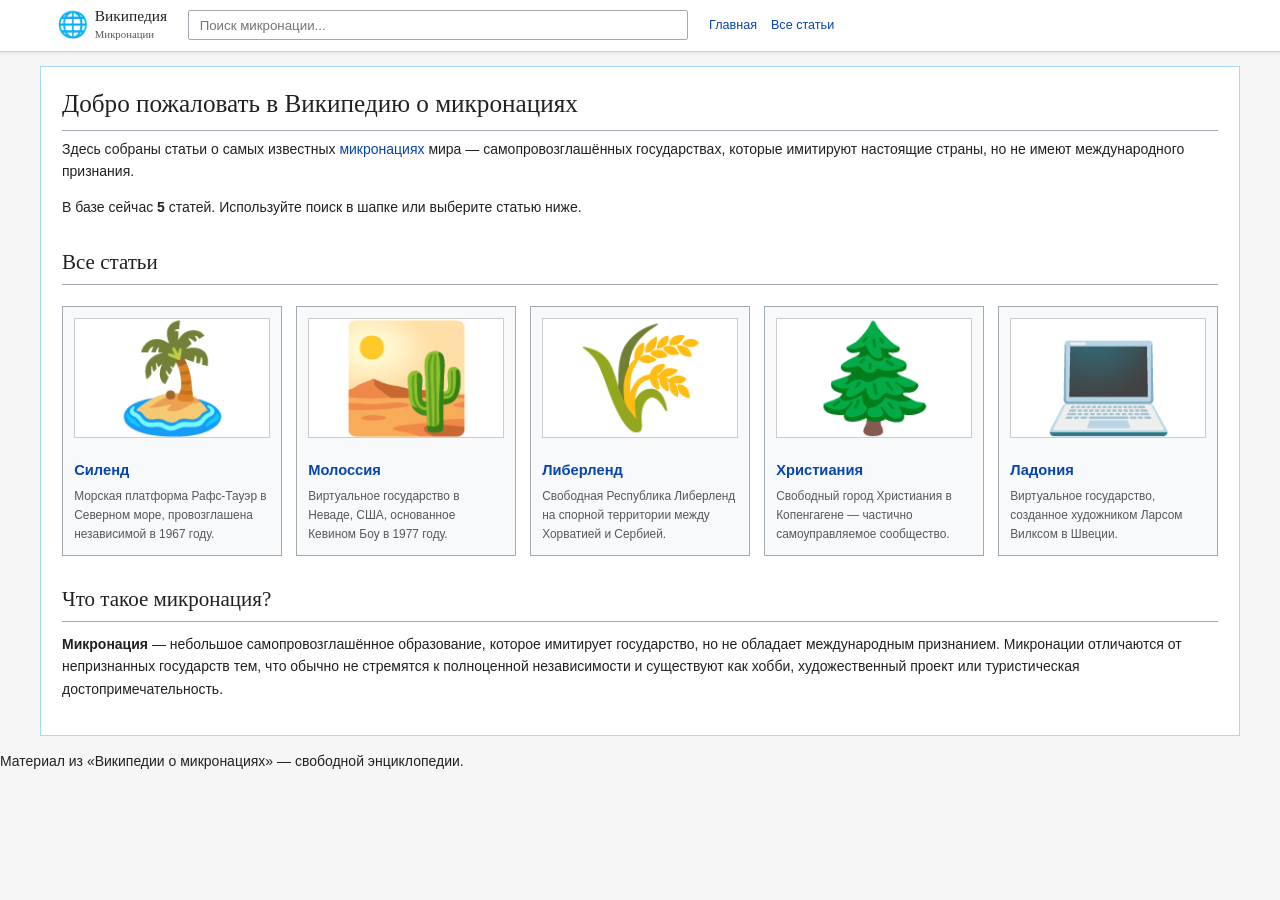
==== commit 9963bf11: "Update index.html" ====
--- a/index.html
+++ b/index.html
@@ -8,10 +8,9 @@
 </head>
 <body>
 
-<!-- Шапка -->
 <header id="wiki-header">
     <div class="header-inner">
-        <a href="#/" class="logo" onclick="navigateHome()">
+        <a href="index.html" class="logo">
             <span class="logo-globe">🌐</span>
             <span class="logo-text">Википедия<br><small>Микронации</small></span>
         </a>
@@ -20,25 +19,40 @@
             <div id="searchResults" class="search-results"></div>
         </div>
         <div class="header-links">
-            <a href="#/">Главная</a>
-            <a href="#/all">Все статьи</a>
+            <a href="index.html">Главная</a>
+            <a href="all.html">Все статьи</a>
         </div>
     </div>
 </header>
 
-<!-- Основной контент -->
 <main id="content">
-    <!-- Сюда рендерится статья или главная -->
+    <div class="main-page">
+        <h1 class="firstHeading">Добро пожаловать в Википедию о микронациях</h1>
+        <p>Здесь собраны статьи о самых известных <b>микронациях</b> мира.</p>
+        <h2>Все статьи</h2>
+        <div class="article-grid" id="homeGrid"></div>
+    </div>
 </main>
 
-<!-- Футер -->
 <footer id="wiki-footer">
     <p>Материал из «Википедии о микронациях» — свободной энциклопедии.</p>
-    <p><small>Это демонстрационный проект. Все данные приведены в образовательных целях.</small></p>
 </footer>
 
-<!-- Скрипты -->
 <script src="data.js"></script>
 <script src="app.js"></script>
+<script>
+    // Рендер карточек на главной
+    document.getElementById("homeGrid").innerHTML = MICRONATIONS.map(mn => `
+        <a class="article-card" href="${mn.id}.html">
+            <div class="card-flag">
+                ${mn.flag
+                    ? `<img src="${mn.flag}" alt="" onerror="this.outerHTML='<span style=\\'font-size:2.5em;\\'>${mn.flagEmoji || "🏴"}</span>'">`
+                    : `<span style="font-size:2.5em;">${mn.flagEmoji || "🏴"}</span>`}
+            </div>
+            <div class="card-title">${mn.title}</div>
+            <div class="card-desc">${mn.shortDesc}</div>
+        </a>
+    `).join("");
+</script>
 </body>
 </html>
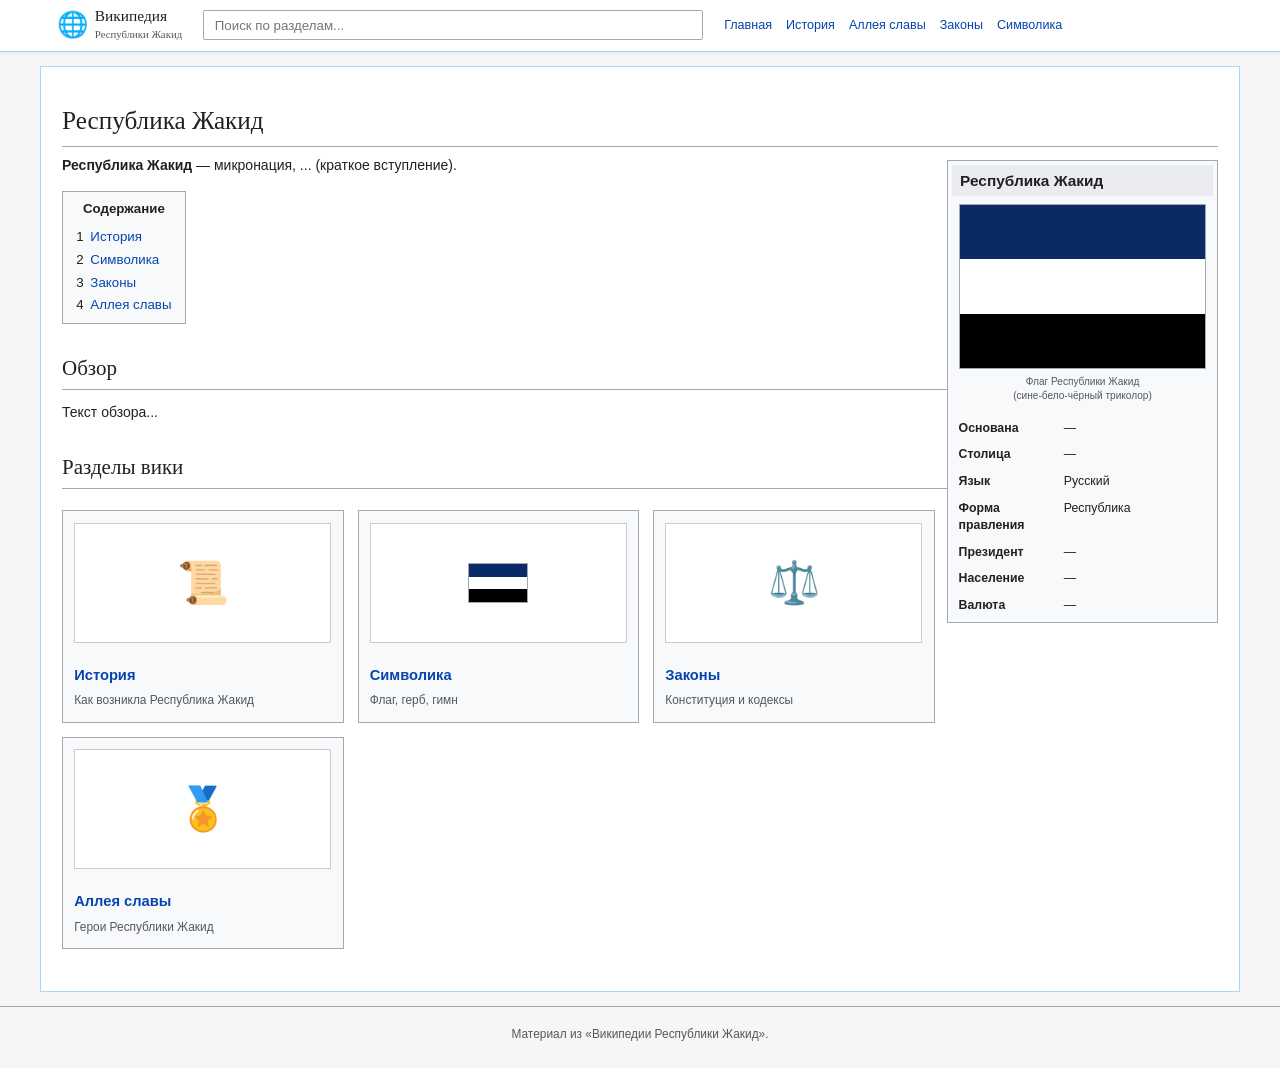
==== commit 85335f51: "Update index.html" ====
--- a/index.html
+++ b/index.html
@@ -3,7 +3,7 @@
 <head>
     <meta charset="UTF-8">
     <meta name="viewport" content="width=device-width, initial-scale=1.0">
-    <title>Википедия — Микронации</title>
+    <title>Республика Жакид — Википедия</title>
     <link rel="stylesheet" href="style.css">
 </head>
 <body>
@@ -12,47 +12,89 @@
     <div class="header-inner">
         <a href="index.html" class="logo">
             <span class="logo-globe">🌐</span>
-            <span class="logo-text">Википедия<br><small>Микронации</small></span>
+            <span class="logo-text">Википедия<br><small>Республики Жакид</small></span>
         </a>
         <div class="search-box">
-            <input type="text" id="searchInput" placeholder="Поиск микронации..." autocomplete="off">
+            <input type="text" id="searchInput" placeholder="Поиск по разделам..." autocomplete="off">
             <div id="searchResults" class="search-results"></div>
         </div>
         <div class="header-links">
             <a href="index.html">Главная</a>
-            <a href="all.html">Все статьи</a>
+            <a href="history.html">История</a>
+            <a href="heroes.html">Аллея славы</a>
+            <a href="laws.html">Законы</a>
+            <a href="symbols.html">Символика</a>
         </div>
     </div>
 </header>
 
 <main id="content">
-    <div class="main-page">
-        <h1 class="firstHeading">Добро пожаловать в Википедию о микронациях</h1>
-        <p>Здесь собраны статьи о самых известных <b>микронациях</b> мира.</p>
-        <h2>Все статьи</h2>
-        <div class="article-grid" id="homeGrid"></div>
+    <h1 class="firstHeading">Республика Жакид</h1>
+
+    <table class="infobox">
+        <tr><th colspan="2" class="infobox-title">Республика Жакид</th></tr>
+        <tr>
+            <td colspan="2" style="text-align:center; padding: 0.5em;">
+                <div class="zhakid-flag"></div>
+                <div class="img-caption">Флаг Республики Жакид<br>(сине-бело-чёрный триколор)</div>
+            </td>
+        </tr>
+        <tr><th>Основана</th><td>—</td></tr>
+        <tr><th>Столица</th><td>—</td></tr>
+        <tr><th>Язык</th><td>Русский</td></tr>
+        <tr><th>Форма правления</th><td>Республика</td></tr>
+        <tr><th>Президент</th><td>—</td></tr>
+        <tr><th>Население</th><td>—</td></tr>
+        <tr><th>Валюта</th><td>—</td></tr>
+    </table>
+
+    <p><b>Республика Жакид</b> — микронация, ... (краткое вступление).</p>
+
+    <div id="toc">
+        <div class="toctitle"><h2>Содержание</h2></div>
+        <ul>
+            <li><span class="tocnumber">1</span><a href="history.html">История</a></li>
+            <li><span class="tocnumber">2</span><a href="symbols.html">Символика</a></li>
+            <li><span class="tocnumber">3</span><a href="laws.html">Законы</a></li>
+            <li><span class="tocnumber">4</span><a href="heroes.html">Аллея славы</a></li>
+        </ul>
+    </div>
+
+    <h2>Обзор</h2>
+    <p>Текст обзора...</p>
+
+    <h2>Разделы вики</h2>
+    <div class="article-grid">
+        <a class="article-card" href="history.html">
+            <div class="card-flag">📜</div>
+            <div class="card-title">История</div>
+            <div class="card-desc">Как возникла Республика Жакид</div>
+        </a>
+        <a class="article-card" href="symbols.html">
+            <div class="card-flag">
+                <div class="zhakid-flag" style="max-width:60px;"></div>
+            </div>
+            <div class="card-title">Символика</div>
+            <div class="card-desc">Флаг, герб, гимн</div>
+        </a>
+        <a class="article-card" href="laws.html">
+            <div class="card-flag">⚖️</div>
+            <div class="card-title">Законы</div>
+            <div class="card-desc">Конституция и кодексы</div>
+        </a>
+        <a class="article-card" href="heroes.html">
+            <div class="card-flag">🏅</div>
+            <div class="card-title">Аллея славы</div>
+            <div class="card-desc">Герои Республики Жакид</div>
+        </a>
     </div>
 </main>
 
 <footer id="wiki-footer">
-    <p>Материал из «Википедии о микронациях» — свободной энциклопедии.</p>
+    <p>Материал из «Википедии Республики Жакид».</p>
 </footer>
 
 <script src="data.js"></script>
 <script src="app.js"></script>
-<script>
-    // Рендер карточек на главной
-    document.getElementById("homeGrid").innerHTML = MICRONATIONS.map(mn => `
-        <a class="article-card" href="${mn.id}.html">
-            <div class="card-flag">
-                ${mn.flag
-                    ? `<img src="${mn.flag}" alt="" onerror="this.outerHTML='<span style=\\'font-size:2.5em;\\'>${mn.flagEmoji || "🏴"}</span>'">`
-                    : `<span style="font-size:2.5em;">${mn.flagEmoji || "🏴"}</span>`}
-            </div>
-            <div class="card-title">${mn.title}</div>
-            <div class="card-desc">${mn.shortDesc}</div>
-        </a>
-    `).join("");
-</script>
 </body>
 </html>
--- a/style.css
+++ b/style.css
@@ -294,3 +294,120 @@
     .header-links { margin-left: auto; }
     #content { margin: 0.5em; padding: 1em; }
 }
+
+/* ===== Навигация по разделам ===== */
+.section-nav {
+    display: flex;
+    flex-wrap: wrap;
+    gap: 0.3em;
+    background: #f8f9fa;
+    border: 1px solid #a2a9b1;
+    padding: 0.4em 0.6em;
+    margin: 0 0 1em 0;
+    font-size: 0.9em;
+}
+.section-nav a {
+    padding: 0.3em 0.7em;
+    border-radius: 2px;
+}
+.section-nav a:hover { background: #eaf3ff; text-decoration: none; }
+.section-nav a.active {
+    background: #3366cc;
+    color: #fff;
+    font-weight: bold;
+}
+
+/* ===== Флаг Жакида (CSS-триколор) ===== */
+.zhakid-flag {
+    display: inline-block;
+    width: 100%;
+    max-width: 260px;
+    aspect-ratio: 3 / 2;
+    border: 1px solid #a2a9b1;
+    background: linear-gradient(
+        to bottom,
+        #0a2a66 0%, #0a2a66 33.33%,
+        #ffffff 33.33%, #ffffff 66.66%,
+        #000000 66.66%, #000000 100%
+    );
+}
+.zhakid-flag.small {
+    width: 40px;
+    height: 26px;
+    max-width: none;
+    vertical-align: middle;
+    margin-right: 0.5em;
+}
+
+/* ===== Аллея славы ===== */
+.heroes-grid {
+    display: grid;
+    grid-template-columns: repeat(auto-fill, minmax(240px, 1fr));
+    gap: 1em;
+    margin: 1.5em 0;
+}
+.hero-card {
+    border: 1px solid #a2a9b1;
+    background: #f8f9fa;
+    padding: 0.9em;
+    text-align: center;
+}
+.hero-card .hero-photo {
+    width: 100px;
+    height: 100px;
+    border-radius: 50%;
+    object-fit: cover;
+    border: 2px solid #0a2a66;
+    background: #fff;
+    margin: 0 auto 0.6em;
+    display: flex;
+    align-items: center;
+    justify-content: center;
+    font-size: 2.5em;
+}
+.hero-card .hero-name {
+    font-weight: bold;
+    font-size: 1.05em;
+    color: #0645ad;
+    margin-bottom: 0.2em;
+}
+.hero-card .hero-role {
+    font-size: 0.85em;
+    color: #54595d;
+    margin-bottom: 0.5em;
+}
+.hero-card .hero-desc {
+    font-size: 0.88em;
+    text-align: left;
+}
+
+/* ===== Законы ===== */
+.law-item {
+    border-left: 3px solid #0a2a66;
+    background: #f8f9fa;
+    padding: 0.7em 1em;
+    margin: 0.8em 0;
+}
+.law-item .law-num {
+    font-weight: bold;
+    color: #0a2a66;
+    margin-right: 0.4em;
+}
+.law-item .law-title {
+    font-weight: bold;
+}
+.law-item .law-text {
+    font-size: 0.92em;
+    margin-top: 0.3em;
+    color: #202122;
+}
+
+/* ===== Подвал ===== */
+#wiki-footer {
+    text-align: center;
+    font-size: 0.85em;
+    color: #54595d;
+    padding: 1em;
+    margin-top: 1em;
+    border-top: 1px solid #a2a9b1;
+}
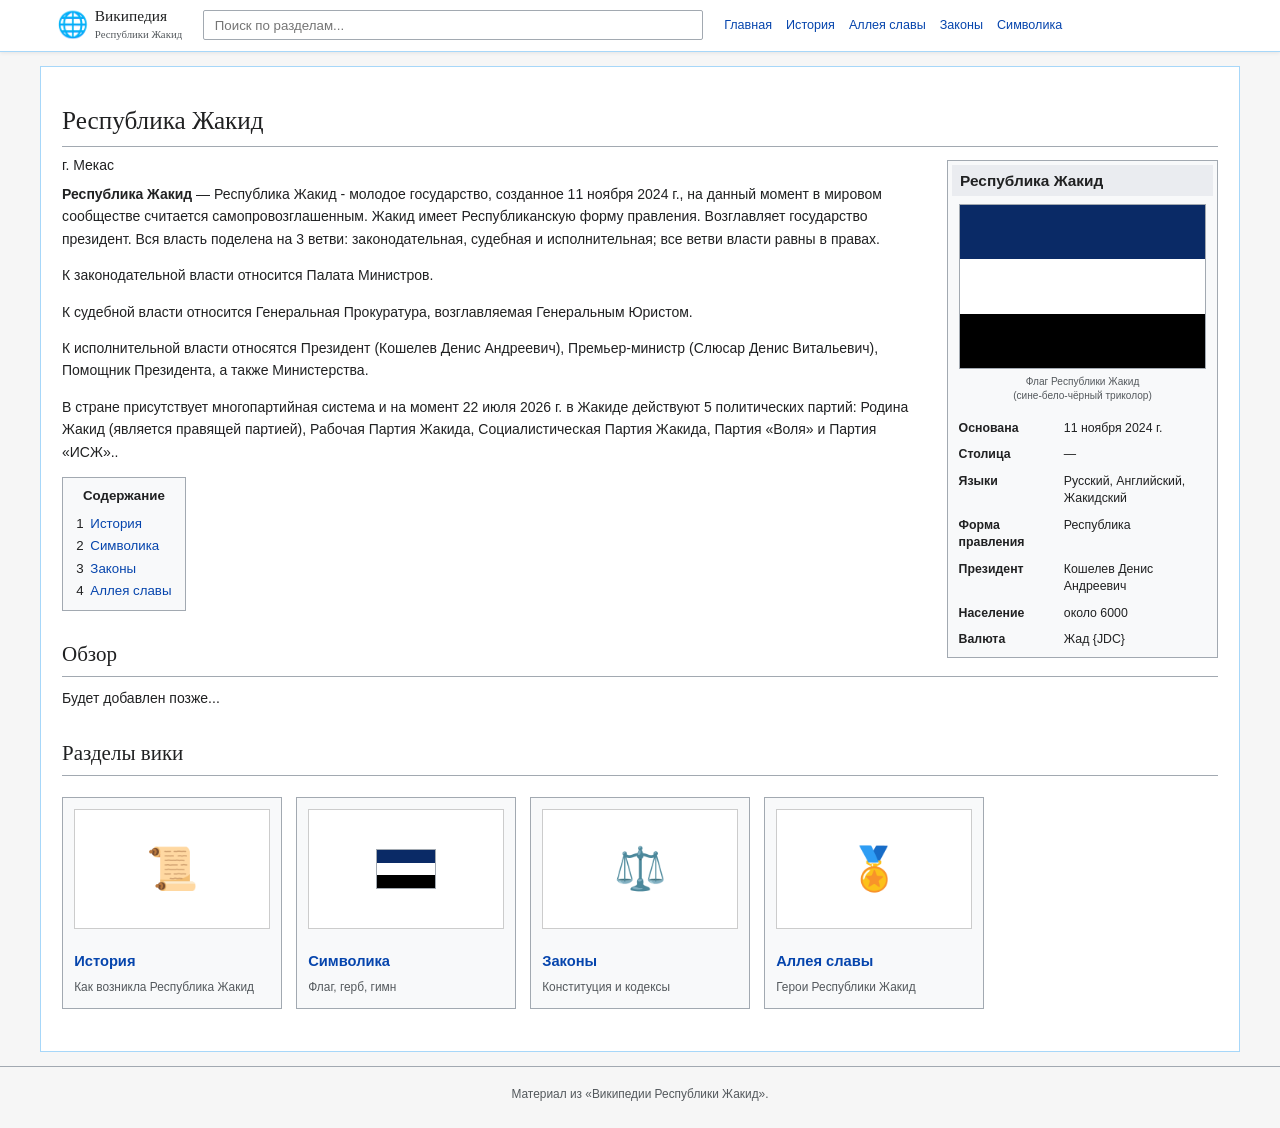
==== commit 4e786d3b: "Update index.html" ====
--- a/index.html
+++ b/index.html
@@ -39,16 +39,22 @@
                 <div class="img-caption">Флаг Республики Жакид<br>(сине-бело-чёрный триколор)</div>
             </td>
         </tr>
-        <tr><th>Основана</th><td>—</td></tr>
-        <tr><th>Столица</th><td>—</td></tr>
-        <tr><th>Язык</th><td>Русский</td></tr>
+        <tr><th>Основана</th><td>11 ноября 2024 г.</td></tr>
+        <tr><th>Столица</th>г. Мекас<td>—</td></tr>
+        <tr><th>Языки</th><td>Русский, Английский, Жакидский</td></tr>
         <tr><th>Форма правления</th><td>Республика</td></tr>
-        <tr><th>Президент</th><td>—</td></tr>
-        <tr><th>Население</th><td>—</td></tr>
-        <tr><th>Валюта</th><td>—</td></tr>
+        <tr><th>Президент</th><td>Кошелев Денис Андреевич</td></tr>
+        <tr><th>Население</th><td>около 6000</td></tr>
+        <tr><th>Валюта</th><td>Жад {JDC}</td></tr>
     </table>
 
-    <p><b>Республика Жакид</b> — микронация, ... (краткое вступление).</p>
+    <p><b>Республика Жакид</b> — Республика Жакид - молодое государство, созданное 11 ноября 2024 г., на данный момент в мировом сообществе считается самопровозглашенным.
+	Жакид имеет Республиканскую форму правления. Возглавляет государство президент. Вся власть поделена на 3 ветви: законодательная, судебная и исполнительная; все ветви власти равны в правах.
+</p>
+    <p></p>К законодательной власти относится Палата Министров.
+<p></p>К судебной власти относится Генеральная Прокуратура, возглавляемая Генеральным Юристом.
+<p></p>К исполнительной власти относятся Президент (Кошелев Денис Андреевич), Премьер-министр (Слюсар Денис Витальевич), Помощник Президента, а также Министерства.
+<p></p>В стране присутствует многопартийная система и на момент 22 июля 2026 г. в Жакиде действуют 5 политических партий: Родина Жакид (является правящей партией), Рабочая Партия Жакида, Социалистическая Партия Жакида, Партия «Воля» и Партия «ИСЖ»..</p>
 
     <div id="toc">
         <div class="toctitle"><h2>Содержание</h2></div>
@@ -61,7 +67,7 @@
     </div>
 
     <h2>Обзор</h2>
-    <p>Текст обзора...</p>
+    <p>Будет добавлен позже...</p>
 
     <h2>Разделы вики</h2>
     <div class="article-grid">
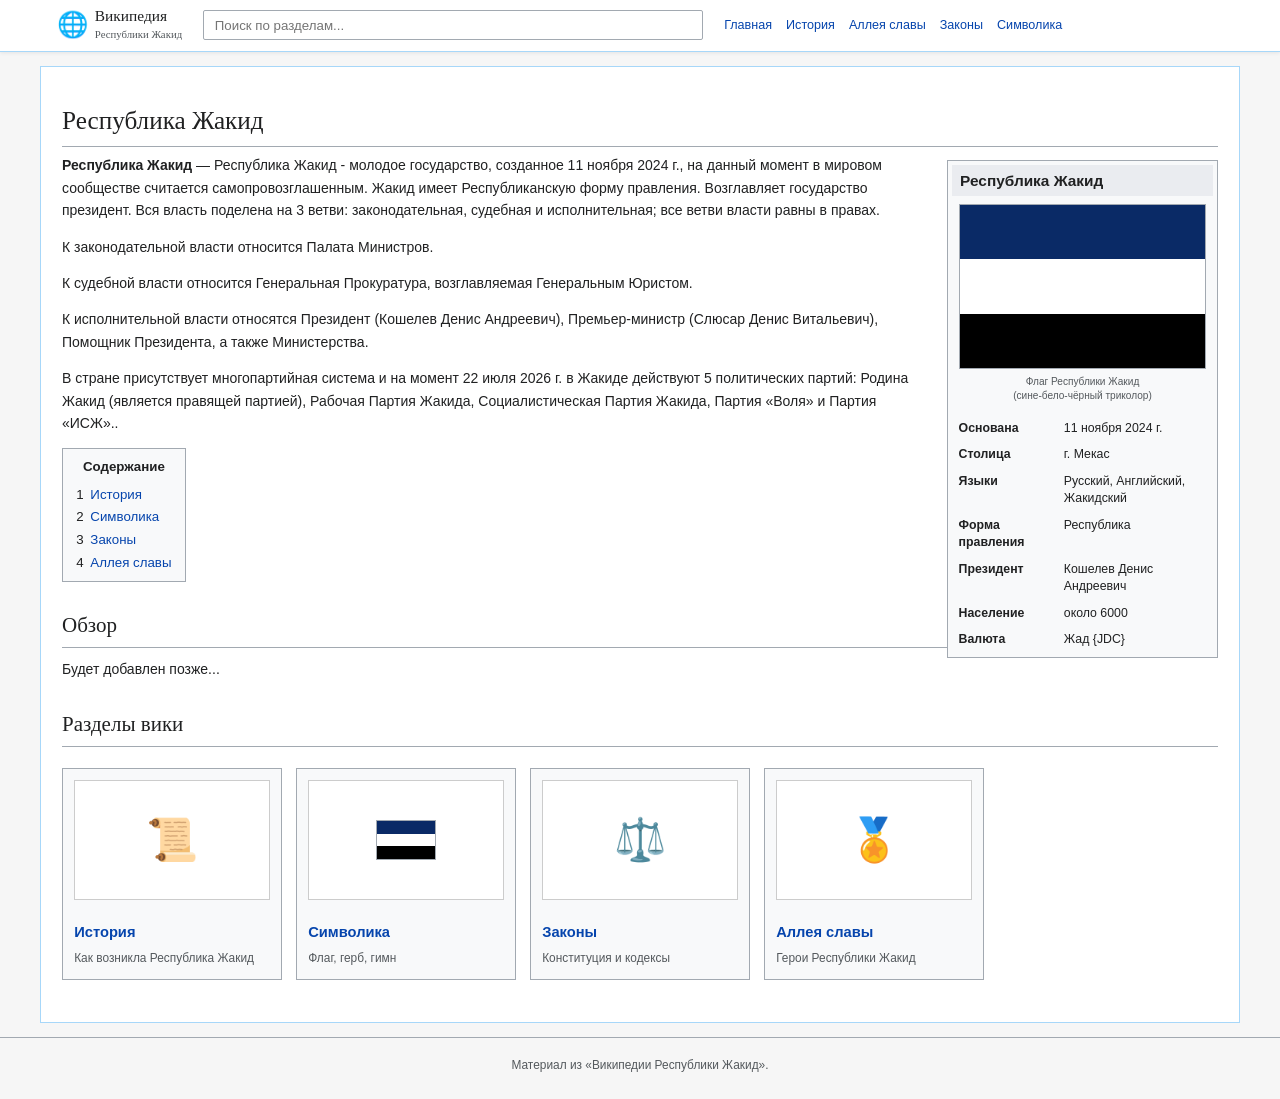
==== commit 2d33390c: "Update index.html" ====
--- a/index.html
+++ b/index.html
@@ -40,7 +40,7 @@
             </td>
         </tr>
         <tr><th>Основана</th><td>11 ноября 2024 г.</td></tr>
-        <tr><th>Столица</th>г. Мекас<td>—</td></tr>
+        <tr><th>Столица</th><td>г. Мекас</td></tr>
         <tr><th>Языки</th><td>Русский, Английский, Жакидский</td></tr>
         <tr><th>Форма правления</th><td>Республика</td></tr>
         <tr><th>Президент</th><td>Кошелев Денис Андреевич</td></tr>
